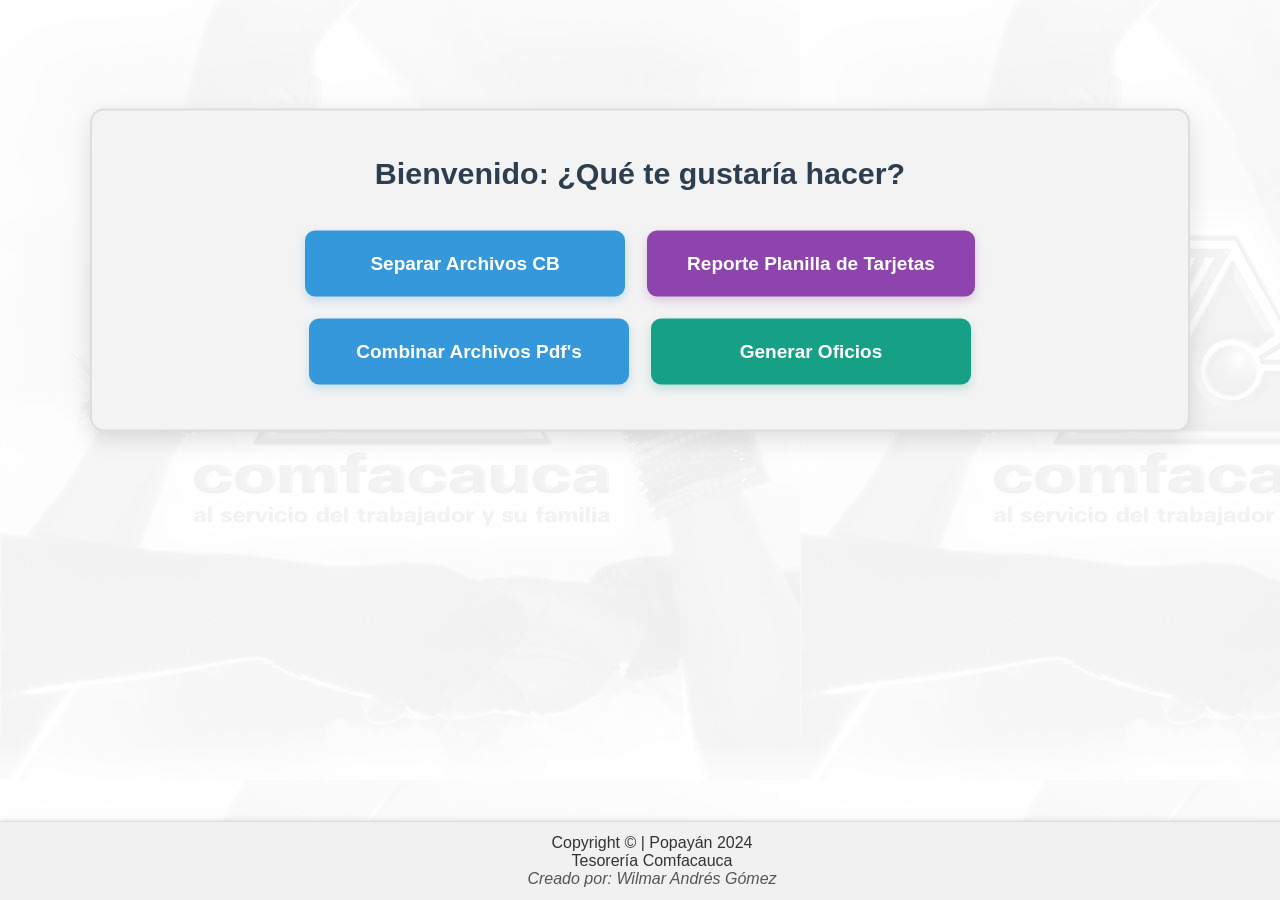
==== index.html @ be437fa5 "Add files via upload" ====
<!DOCTYPE html>
<html lang="es">
<head>
    <meta charset="UTF-8">
    <meta name="viewport" content="width=device-width, initial-scale=1.0">
    <title>Envio Tarjetas</title>
    <link rel="stylesheet" href="styles.css">
</head>
<body>
    <div class="container">
        <div class="content-box">
            <h1>Bienvenido: ¿Qué te gustaría hacer?</h1>
            <div class="options">
                <a href="separarArchivos/separaArchivosCB.html" class="button">Separar Archivos CB</a>
                <a href="reporteTarjetas/reporteTarjetas.html" class="button button-reporte">Reporte Planilla de Tarjetas</a>
                <a href="unirPdf/index.html" class="button">Combinar Archivos Pdf's</a>
                <a href="generarOficios/index.html" class="button button-oficios">Generar Oficios</a>
            </div>
        </div>
    </div>

    <footer>
        <div class="footer-content">
            <p>Copyright © | Popayán 2024 </p>
            <p>Tesorería Comfacauca</p>
            <p class="signature">Creado por: Wilmar Andrés Gómez</p>
        </div>
    </footer>
</body>
</html>
---- styles.css ----
body {
    font-family: Arial, sans-serif;
    background-color: #f0f0f0;
    margin: 0;
    padding: 0;
    background-image: url('imagen/fondo.jpg');
    background-repeat: repeat;
}

/* ==========================================
   CONTENEDOR PRINCIPAL
   ========================================== */
.container {
    text-align: center;
    position: absolute;
    top: 30%;
    left: 50%;
    transform: translate(-50%, -50%);
    width: 92%;
    max-width: 1100px;
}

.content-box {
    background-color: #F3F3F3;
    padding: 45px 55px;
    border-radius: 14px;
    box-shadow: 0 8px 24px rgba(0, 0, 0, 0.12);
    border: 2px solid #ddd;
}

h1 {
    color: #2c3e50;
    font-size: 1.9em;
    margin: 0 0 10px 0;
}

/* ==========================================
   BOTONES DE OPCI�N
   ========================================== */
.options {
    margin-top: 40px;
    display: flex;
    justify-content: center;
    align-items: center;
    flex-wrap: wrap;
    gap: 22px;
}

.button {
    display: inline-flex;
    align-items: center;
    justify-content: center;
    padding: 22px 40px;
    background-color: #3498db;
    color: white;
    text-decoration: none;
    font-size: 19px;
    font-weight: 600;
    border-radius: 10px;
    transition: background-color 0.25s ease, transform 0.15s ease, box-shadow 0.25s ease;
    min-width: 240px;
    box-shadow: 0 4px 10px rgba(52, 152, 219, 0.25);
    text-align: center;
}

.button:hover {
    background-color: #2980b9;
    transform: translateY(-2px);
    box-shadow: 0 6px 14px rgba(52, 152, 219, 0.35);
}

.button:active {
    transform: translateY(0);
    box-shadow: 0 2px 6px rgba(52, 152, 219, 0.25);
}

/* Variante morada para Reporte */
.button-reporte {
    background-color: #8e44ad;
    box-shadow: 0 4px 10px rgba(142, 68, 173, 0.25);
}
.button-reporte:hover {
    background-color: #7d3c98;
    box-shadow: 0 6px 14px rgba(142, 68, 173, 0.35);
}

/* Variante verde para Generar Oficios */
.button-oficios {
    background-color: #16a085;
    box-shadow: 0 4px 10px rgba(22, 160, 133, 0.25);
}
.button-oficios:hover {
    background-color: #12876f;
    box-shadow: 0 6px 14px rgba(22, 160, 133, 0.35);
}

/* ==========================================
   PIE DE P�GINA
   ========================================== */
footer {
    background-color: #f1f1f1;
    border-top: 1px solid #ddd;
    padding: 12px;
    text-align: center;
    position: fixed;
    bottom: 0;
    width: 100%;
    box-shadow: 0 -1px 5px rgba(0, 0, 0, 0.1);
}

.footer-content {
    margin: 0 auto;
    max-width: 1200px;
}

footer p {
    margin: 0;
    color: #333;
}

.signature {
    font-style: italic;
    color: #555;
}

/* ==========================================
   RESPONSIVE
   ========================================== */
@media (max-width: 900px) {
    .container {
        position: relative;
        top: auto;
        left: auto;
        transform: none;
        margin: 30px auto 100px auto;
        width: 92%;
    }

    .content-box {
        padding: 30px 25px;
    }

    h1 {
        font-size: 1.5em;
    }

    .options {
        flex-direction: column;
        gap: 15px;
        margin-top: 25px;
    }

    .button {
        width: 100%;
        min-width: auto;
        padding: 18px 24px;
        font-size: 17px;
    }
}

@media (max-width: 480px) {
    .content-box {
        padding: 22px 18px;
        border-radius: 10px;
    }

    h1 {
        font-size: 1.25em;
    }

    .button {
        font-size: 16px;
        padding: 16px 20px;
    }

    footer {
        font-size: 0.85em;
        padding: 8px;
    }
}
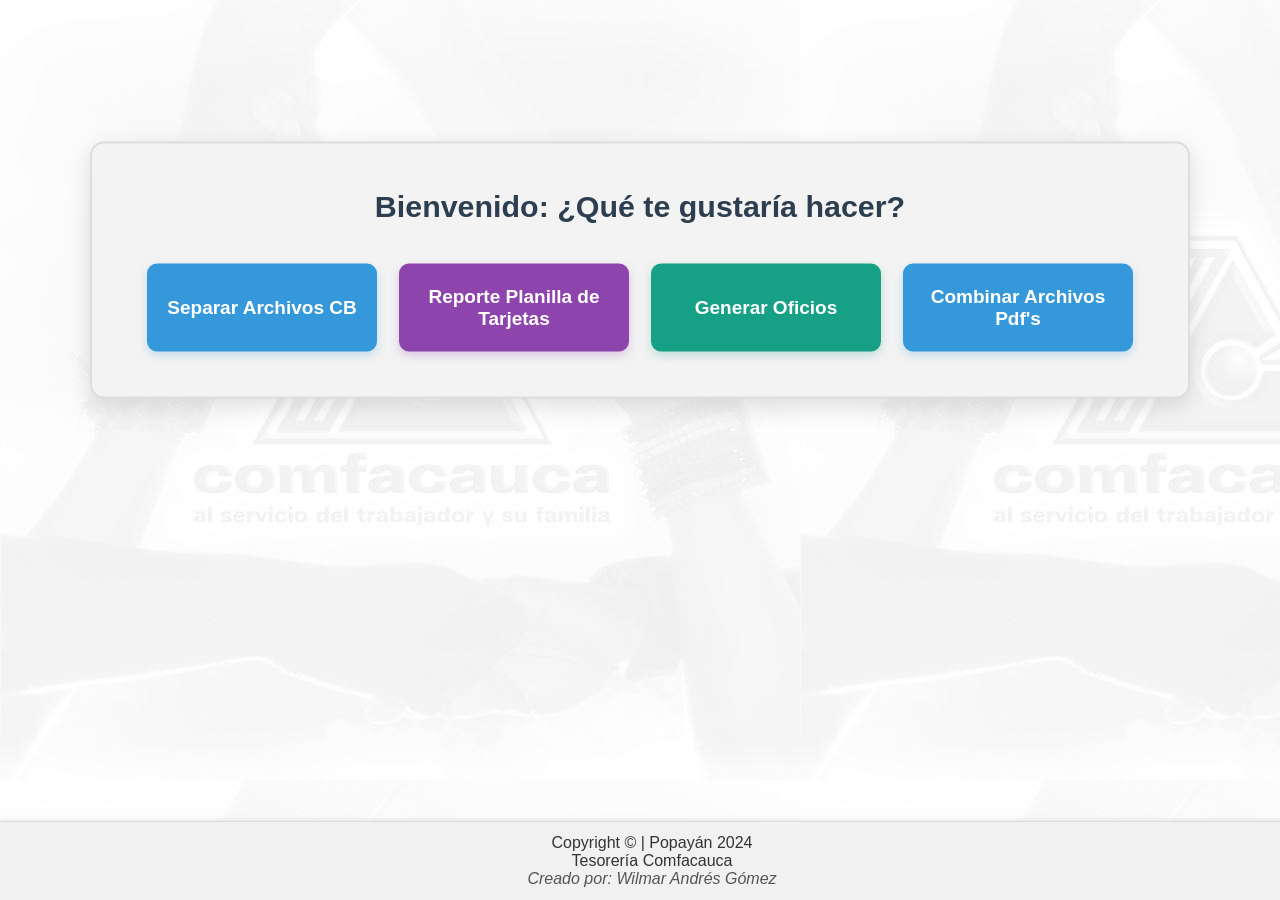
==== commit 0d25c92f: "Reorder main menu buttons: Generar Oficios before Combinar PDF's Co-Authored-By: Claude Sonnet 5 <no" ====
--- a/index.html
+++ b/index.html
@@ -13,8 +13,8 @@
             <div class="options">
                 <a href="separarArchivos/separaArchivosCB.html" class="button">Separar Archivos CB</a>
                 <a href="reporteTarjetas/reporteTarjetas.html" class="button button-reporte">Reporte Planilla de Tarjetas</a>
+                <a href="generarOficios/index.html" class="button button-oficios">Generar Oficios</a>
                 <a href="unirPdf/index.html" class="button">Combinar Archivos Pdf's</a>
-                <a href="generarOficios/index.html" class="button button-oficios">Generar Oficios</a>
             </div>
         </div>
     </div>
--- a/styles.css
+++ b/styles.css
@@ -41,8 +41,8 @@
     margin-top: 40px;
     display: flex;
     justify-content: center;
-    align-items: center;
-    flex-wrap: wrap;
+    align-items: stretch;
+    flex-wrap: nowrap;
     gap: 22px;
 }
 
@@ -50,7 +50,7 @@
     display: inline-flex;
     align-items: center;
     justify-content: center;
-    padding: 22px 40px;
+    padding: 22px 20px;
     background-color: #3498db;
     color: white;
     text-decoration: none;
@@ -58,7 +58,8 @@
     font-weight: 600;
     border-radius: 10px;
     transition: background-color 0.25s ease, transform 0.15s ease, box-shadow 0.25s ease;
-    min-width: 240px;
+    flex: 1 1 0;
+    min-width: 0;
     box-shadow: 0 4px 10px rgba(52, 152, 219, 0.25);
     text-align: center;
 }
@@ -145,16 +146,13 @@
     }
 
     .options {
-        flex-direction: column;
-        gap: 15px;
+        gap: 10px;
         margin-top: 25px;
     }
 
     .button {
-        width: 100%;
-        min-width: auto;
-        padding: 18px 24px;
-        font-size: 17px;
+        padding: 16px 10px;
+        font-size: 14px;
     }
 }
 
@@ -168,9 +166,13 @@
         font-size: 1.25em;
     }
 
+    .options {
+        gap: 6px;
+    }
+
     .button {
-        font-size: 16px;
-        padding: 16px 20px;
+        font-size: 11px;
+        padding: 12px 6px;
     }
 
     footer {
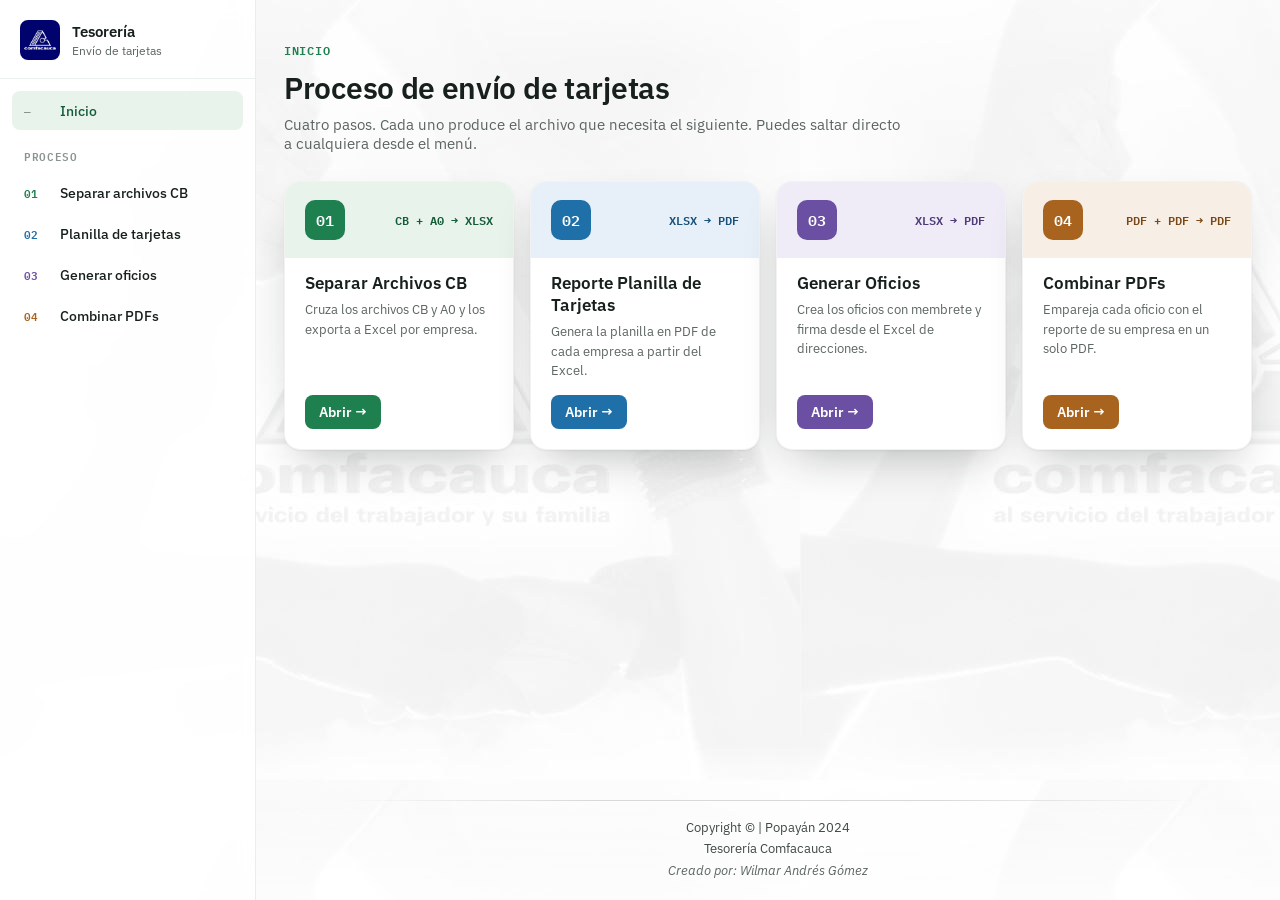
==== commit 3198cfb0: "Rediseño visual (Dirección B · barra lateral) sin tocar la lógica - shared.css: tokens, sidebar, tar" ====
--- a/index.html
+++ b/index.html
@@ -1,30 +1,94 @@
-<!DOCTYPE html>
-<html lang="es">
-<head>
-    <meta charset="UTF-8">
-    <meta name="viewport" content="width=device-width, initial-scale=1.0">
-    <title>Envio Tarjetas</title>
-    <link rel="stylesheet" href="styles.css">
-</head>
-<body>
-    <div class="container">
-        <div class="content-box">
-            <h1>Bienvenido: ¿Qué te gustaría hacer?</h1>
-            <div class="options">
-                <a href="separarArchivos/separaArchivosCB.html" class="button">Separar Archivos CB</a>
-                <a href="reporteTarjetas/reporteTarjetas.html" class="button button-reporte">Reporte Planilla de Tarjetas</a>
-                <a href="generarOficios/index.html" class="button button-oficios">Generar Oficios</a>
-                <a href="unirPdf/index.html" class="button">Combinar Archivos Pdf's</a>
-            </div>
-        </div>
-    </div>
-
-    <footer>
-        <div class="footer-content">
-            <p>Copyright © | Popayán 2024 </p>
-            <p>Tesorería Comfacauca</p>
-            <p class="signature">Creado por: Wilmar Andrés Gómez</p>
-        </div>
-    </footer>
-</body>
-</html>+<!DOCTYPE html>
+<html lang="es">
+    <head>
+        <meta charset="UTF-8">
+        <meta name="viewport" content="width=device-width, initial-scale=1.0">
+        <title>Envio Tarjetas</title>
+        <link rel="preconnect" href="https://fonts.googleapis.com">
+        <link rel="preconnect" href="https://fonts.gstatic.com" crossorigin>
+        <link href="https://fonts.googleapis.com/css2?family=IBM+Plex+Sans:wght@400;500;600;700&family=IBM+Plex+Mono:wght@500;600&display=swap" rel="stylesheet">
+        <link rel="stylesheet" href="shared.css?v=1">
+    </head>
+    <body class="theme-home" data-page="home">
+        <div class="app">
+            <aside class="sidebar">
+                <a class="brand" href="index.html">
+                    <img src="imagen/Logo.png" alt="Comfacauca">
+                    <span class="brand-text">
+                        <span class="brand-title">Tesorería</span>
+                        <span class="brand-sub">Envío de tarjetas</span>
+                    </span>
+                </a>
+                <nav class="nav">
+                    <a class="nav-item nav-home f-cb is-active" href="index.html" aria-current="page"><span class="nav-num">—</span>Inicio</a>
+                    <div class="nav-label">PROCESO</div>
+                    <a class="nav-item f-cb" href="separarArchivos/separaArchivosCB.html"><span class="nav-num">01</span>Separar archivos CB</a>
+                    <a class="nav-item f-rep" href="reporteTarjetas/reporteTarjetas.html"><span class="nav-num">02</span>Planilla de tarjetas</a>
+                    <a class="nav-item f-of" href="generarOficios/index.html"><span class="nav-num">03</span>Generar oficios</a>
+                    <a class="nav-item f-comb" href="unirPdf/index.html"><span class="nav-num">04</span>Combinar PDFs</a>
+                </nav>
+            </aside>
+            <div class="col">
+                <main class="main">
+                    <header class="page-head is-home">
+                        <span class="eyebrow">INICIO</span>
+                        <h1>Proceso de envío de tarjetas</h1>
+                        <p>Cuatro pasos. Cada uno produce el archivo que necesita el siguiente. Puedes saltar directo a cualquiera desde el menú.</p>
+                    </header>
+                    <div class="home-grid">
+                        <a class="home-card f-cb" href="separarArchivos/separaArchivosCB.html">
+                            <div class="home-card-top">
+                                <span class="home-num">01</span>
+                                <span class="home-io">CB + A0 → XLSX</span>
+                            </div>
+                            <div class="home-card-body">
+                                <span class="home-name">Separar Archivos CB</span>
+                                <span class="home-desc">Cruza los archivos CB y A0 y los exporta a Excel por empresa.</span>
+                            </div>
+                            <span class="home-open">Abrir →</span>
+                        </a>
+                        <a class="home-card f-rep" href="reporteTarjetas/reporteTarjetas.html">
+                            <div class="home-card-top">
+                                <span class="home-num">02</span>
+                                <span class="home-io">XLSX → PDF</span>
+                            </div>
+                            <div class="home-card-body">
+                                <span class="home-name">Reporte Planilla de Tarjetas</span>
+                                <span class="home-desc">Genera la planilla en PDF de cada empresa a partir del Excel.</span>
+                            </div>
+                            <span class="home-open">Abrir →</span>
+                        </a>
+                        <a class="home-card f-of" href="generarOficios/index.html">
+                            <div class="home-card-top">
+                                <span class="home-num">03</span>
+                                <span class="home-io">XLSX → PDF</span>
+                            </div>
+                            <div class="home-card-body">
+                                <span class="home-name">Generar Oficios</span>
+                                <span class="home-desc">Crea los oficios con membrete y firma desde el Excel de direcciones.</span>
+                            </div>
+                            <span class="home-open">Abrir →</span>
+                        </a>
+                        <a class="home-card f-comb" href="unirPdf/index.html">
+                            <div class="home-card-top">
+                                <span class="home-num">04</span>
+                                <span class="home-io">PDF + PDF → PDF</span>
+                            </div>
+                            <div class="home-card-body">
+                                <span class="home-name">Combinar PDFs</span>
+                                <span class="home-desc">Empareja cada oficio con el reporte de su empresa en un solo PDF.</span>
+                            </div>
+                            <span class="home-open">Abrir →</span>
+                        </a>
+                    </div>
+                </main>
+                <footer class="footer">
+                    <span>Copyright © | Popayán 2024</span>
+                    <span>Tesorería Comfacauca</span>
+                    <span class="signature">Creado por: Wilmar Andrés Gómez</span>
+                </footer>
+            </div>
+        </div>
+
+    </body>
+</html>
--- a/shared.css
+++ b/shared.css
@@ -0,0 +1,539 @@
+/* ==========================================================================
+   Tesorería · Envío de tarjetas — sistema de diseño compartido (Dirección B)
+   Cada página enlaza este archivo y define su color con una clase en <body>:
+   theme-home | theme-cb | theme-rep | theme-of | theme-comb
+   ========================================================================== */
+
+/* ---------- Tokens ---------- */
+:root {
+    --font-sans: 'IBM Plex Sans', system-ui, -apple-system, 'Segoe UI', sans-serif;
+    --font-mono: 'IBM Plex Mono', ui-monospace, SFMono-Regular, Menlo, Consolas, monospace;
+
+    --text: #17201B;
+    --text-2: #5B655F;
+    --text-3: #8A948E;
+    --border: #DDE3DF;
+    --border-input: #CFD8D2;
+    --divider: #EDF1EE;
+    --hover: #F0F4F1;
+    --error: #C0392B;
+
+    --shadow: 0 1px 2px rgba(23, 32, 27, .05), 0 20px 44px -14px rgba(23, 32, 27, .28);
+    --shadow-hover: 0 2px 4px rgba(23, 32, 27, .06), 0 30px 60px -16px rgba(23, 32, 27, .34);
+}
+
+/* Color por función */
+.theme-home, .theme-cb, .f-cb {
+    --accent: #1E7F4F; --tint: #E8F3EC; --ink: #145C38; --soft: #F5FAF7; --line: #9FCDB3; --glow: rgba(30, 127, 79, .55);
+}
+.theme-rep, .f-rep {
+    --accent: #1F6FA8; --tint: #E7F0F8; --ink: #16507A; --soft: #F4F8FC; --line: #9DC0DE; --glow: rgba(31, 111, 168, .55);
+}
+.theme-of, .f-of {
+    --accent: #6B4FA3; --tint: #F0ECF7; --ink: #4E3A78; --soft: #F8F6FC; --line: #BDAEDB; --glow: rgba(107, 79, 163, .55);
+}
+.theme-comb, .f-comb {
+    --accent: #A8641F; --tint: #F7EFE6; --ink: #7A4816; --soft: #FCF8F3; --line: #DDBF9C; --glow: rgba(168, 100, 31, .55);
+}
+
+/* ---------- Base ---------- */
+*, *::before, *::after { box-sizing: border-box; }
+
+html { -webkit-text-size-adjust: 100%; }
+
+body {
+    margin: 0;
+    min-height: 100vh;
+    display: flex;
+    font-family: var(--font-sans);
+    color: var(--text);
+    background: #F0F0F0 url(imagen/fondo.jpg) repeat;
+    -webkit-font-smoothing: antialiased;
+}
+
+a { color: var(--accent); }
+
+button, input { font-family: inherit; }
+
+:focus-visible { outline: 2px solid var(--accent); outline-offset: 2px; }
+
+.app { display: flex; flex: 1; min-width: 0; }
+
+/* ---------- Barra lateral ---------- */
+.sidebar {
+    width: 256px;
+    flex-shrink: 0;
+    position: sticky;
+    top: 0;
+    height: 100vh;
+    display: flex;
+    flex-direction: column;
+    background: rgba(255, 255, 255, .88);
+    -webkit-backdrop-filter: blur(8px);
+    backdrop-filter: blur(8px);
+    border-right: 1px solid rgba(23, 32, 27, .08);
+    overflow-y: auto;
+}
+
+.brand {
+    display: flex;
+    align-items: center;
+    gap: 12px;
+    padding: 20px 20px 18px;
+    border-bottom: 1px solid var(--divider);
+    text-decoration: none;
+    color: var(--text);
+}
+.brand img { width: 40px; height: 40px; border-radius: 8px; display: block; }
+.brand-text { display: flex; flex-direction: column; gap: 2px; }
+.brand-title { font-size: 15px; font-weight: 600; }
+.brand-sub { font-size: 12px; color: var(--text-2); }
+
+.nav { display: flex; flex-direction: column; gap: 2px; padding: 12px; }
+
+.nav-label {
+    font: 600 11px var(--font-mono);
+    color: var(--text-3);
+    letter-spacing: .06em;
+    padding: 14px 12px 6px;
+}
+
+.nav-item {
+    display: flex;
+    align-items: center;
+    gap: 12px;
+    padding: 10px 12px;
+    border-radius: 8px;
+    font-size: 14px;
+    font-weight: 500;
+    color: var(--text);
+    text-decoration: none;
+}
+.nav-item:hover { background: var(--hover); }
+.nav-item.is-active { background: var(--tint); color: var(--ink); }
+.nav-num { width: 24px; flex-shrink: 0; font: 600 11px var(--font-mono); color: var(--accent); }
+.nav-home .nav-num { color: var(--text-3); }
+
+/* ---------- Columna principal ---------- */
+.col { flex: 1; min-width: 0; display: flex; flex-direction: column; }
+
+.main {
+    flex: 1;
+    width: 100%;
+    max-width: 1120px;
+    margin: 0 auto;
+    padding: 40px 28px 72px;
+    display: flex;
+    flex-direction: column;
+    gap: 28px;
+}
+
+.page-head { display: flex; flex-direction: column; gap: 6px; }
+.eyebrow { font: 600 12px var(--font-mono); color: var(--accent); letter-spacing: .06em; }
+.page-head h1 { margin: 0; font-size: 28px; font-weight: 600; letter-spacing: -.01em; }
+.page-head p { margin: 0; font-size: 15px; color: var(--text-2); }
+.page-head.is-home { gap: 8px; }
+.page-head.is-home h1 { font-size: 30px; }
+.page-head.is-home p { max-width: 620px; }
+
+/* ---------- Footer ---------- */
+.footer {
+    position: relative;
+    padding: 18px 28px 20px;
+    display: flex;
+    flex-direction: column;
+    align-items: center;
+    gap: 2px;
+    text-align: center;
+    font-size: 13px;
+    line-height: 1.5;
+    color: #3F4842;
+    background: linear-gradient(rgba(255, 255, 255, 0), rgba(255, 255, 255, .75));
+}
+.footer::before {
+    content: '';
+    position: absolute;
+    top: 0; left: 8%; right: 8%;
+    height: 1px;
+    background: linear-gradient(90deg, rgba(23, 32, 27, 0), rgba(23, 32, 27, .16) 30%, rgba(23, 32, 27, .16) 70%, rgba(23, 32, 27, 0));
+}
+.footer .signature { font-style: italic; color: var(--text-2); }
+
+/* ---------- Inicio ---------- */
+.home-grid { display: grid; grid-template-columns: repeat(auto-fit, minmax(min(100%, 220px), 1fr)); gap: 16px; }
+
+.home-card {
+    display: flex;
+    flex-direction: column;
+    gap: 14px;
+    background: #fff;
+    border: 1px solid rgba(23, 32, 27, .06);
+    border-radius: 16px;
+    overflow: hidden;
+    color: var(--text);
+    text-decoration: none;
+    box-shadow: var(--shadow);
+    transition: transform .2s, box-shadow .2s;
+}
+.home-card:hover { transform: translateY(-6px); box-shadow: var(--shadow-hover); }
+
+.home-card-top {
+    display: flex;
+    align-items: center;
+    justify-content: space-between;
+    gap: 10px;
+    padding: 18px 20px;
+    background: var(--tint);
+}
+.home-num {
+    display: flex; align-items: center; justify-content: center;
+    width: 40px; height: 40px;
+    border-radius: 10px;
+    background: var(--accent);
+    color: #fff;
+    font: 600 15px var(--font-mono);
+}
+.home-io { font: 600 12px var(--font-mono); color: var(--ink); }
+.home-card-body { display: flex; flex-direction: column; gap: 6px; padding: 0 20px; }
+.home-name { font-size: 17px; font-weight: 600; }
+.home-desc { font-size: 13px; line-height: 1.5; color: var(--text-2); }
+.home-open {
+    margin: auto 20px 20px;
+    align-self: flex-start;
+    padding: 8px 14px;
+    border-radius: 8px;
+    background: var(--accent);
+    color: #fff;
+    font-size: 14px;
+    font-weight: 600;
+}
+
+/* ---------- Tarjeta de herramienta ---------- */
+.card {
+    background: #fff;
+    border: 1px solid rgba(23, 32, 27, .06);
+    border-radius: 14px;
+    box-shadow: var(--shadow);
+}
+.tool-card { border-top: 4px solid var(--accent); width: 100%; display: flex; flex-direction: column; }
+.w-720 { max-width: 720px; }
+.w-880 { max-width: 880px; }
+
+.card-body { padding: 24px; display: flex; flex-direction: column; gap: 24px; }
+
+.card-actions {
+    display: flex;
+    justify-content: flex-end;
+    gap: 10px;
+    padding: 16px 24px;
+    border-top: 1px solid var(--divider);
+    background: var(--soft);
+    border-radius: 0 0 14px 14px;
+}
+
+.btn { cursor: pointer; border-radius: 8px; font-size: 14px; }
+.btn-secondary {
+    border: 1px solid var(--border-input);
+    background: #fff;
+    color: var(--text);
+    font-weight: 500;
+    padding: 10px 18px;
+}
+.btn-secondary:hover { background: var(--hover); }
+.btn-primary {
+    border: 0;
+    background: var(--accent);
+    color: #fff;
+    font-weight: 600;
+    padding: 10px 22px;
+}
+.btn-primary:hover:not(:disabled) { filter: brightness(.9); }
+.btn-primary:disabled { opacity: .4; cursor: not-allowed; }
+
+/* ---------- Campos ---------- */
+.field { display: flex; flex-direction: column; gap: 8px; }
+.field.tight { gap: 6px; }
+.field-label { font-size: 14px; font-weight: 600; }
+.field-label .opt { font-weight: 400; color: var(--text-2); }
+.field-hint { font-size: 13px; color: var(--text-2); }
+
+.field input[type="text"] {
+    width: 100%;
+    padding: 10px 12px;
+    border: 1px solid var(--border-input);
+    border-radius: 8px;
+    background: #fff;
+    font: 400 14px var(--font-sans);
+    color: var(--text);
+    outline-color: var(--accent);
+}
+.field input[type="text"]::placeholder { color: #98A29C; }
+.field input[type="text"]:focus { border-color: var(--accent); }
+
+.field-row { display: grid; grid-template-columns: repeat(auto-fit, minmax(150px, 1fr)); gap: 12px; }
+
+/* ---------- Zona de arrastre ---------- */
+.file-input-hidden { display: none; }
+
+.drop-zone {
+    display: flex;
+    flex-direction: column;
+    align-items: center;
+    gap: 8px;
+    padding: 32px 20px;
+    border: 1.5px dashed var(--line);
+    background: var(--soft);
+    border-radius: 10px;
+    cursor: pointer;
+    text-align: center;
+    transition: transform .18s, box-shadow .18s, background .18s, border-color .18s;
+}
+.drop-zone:hover, .drop-zone.dragover {
+    transform: translateY(-3px);
+    border-color: var(--accent);
+    background: var(--tint);
+    box-shadow: 0 10px 24px -10px var(--glow);
+}
+.drop-zone .drop-text { font-size: 15px; font-weight: 600; pointer-events: none; }
+.drop-zone .drop-subtext { font-size: 13px; color: var(--text-2); pointer-events: none; }
+.drop-zone .drop-subtext .link { color: var(--accent); text-decoration: underline; }
+.drop-zone.has-file { display: none; }
+
+.drop-zone.compact { flex-direction: row; gap: 14px; padding: 16px 18px; text-align: left; }
+.drop-zone.compact .dz-text { display: flex; flex-direction: column; gap: 2px; }
+.drop-zone.compact .drop-text { font-size: 14px; }
+
+.dz-badge {
+    flex-shrink: 0;
+    padding: 6px 8px;
+    border-radius: 6px;
+    background: var(--tint);
+    color: var(--accent);
+    font: 600 11px var(--font-mono);
+}
+.dz-badge.solid { background: var(--accent); color: #fff; }
+
+/* Archivo cargado */
+.file-rows { display: flex; flex-direction: column; gap: 8px; }
+.file-rows:empty { display: none; }
+.file-row {
+    display: flex;
+    align-items: center;
+    gap: 14px;
+    padding: 14px 16px;
+    border: 1px solid var(--line);
+    background: var(--soft);
+    border-radius: 10px;
+}
+.file-meta { flex: 1; min-width: 0; display: flex; flex-direction: column; gap: 2px; }
+.file-name { font-size: 14px; font-weight: 600; overflow: hidden; text-overflow: ellipsis; white-space: nowrap; }
+.file-size { font: 500 12px var(--font-mono); color: var(--text-2); }
+.btn-quit {
+    border: 1px solid var(--border-input);
+    background: #fff;
+    color: var(--text);
+    cursor: pointer;
+    padding: 6px 12px;
+    border-radius: 7px;
+    font-size: 13px;
+    font-weight: 500;
+}
+.btn-quit:hover { border-color: var(--error); color: var(--error); }
+
+#signaturePreview:empty { display: none; }
+#signaturePreview img {
+    max-height: 60px;
+    max-width: 100%;
+    padding: 4px;
+    border: 1px solid var(--line);
+    border-radius: 8px;
+    background: #fff;
+}
+
+/* ---------- Selectores ---------- */
+.selector-buttons { display: grid; grid-template-columns: repeat(2, minmax(0, 1fr)); gap: 10px; }
+.selector-btn {
+    display: flex;
+    flex-direction: column;
+    align-items: flex-start;
+    gap: 3px;
+    padding: 14px 16px;
+    border: 1.5px solid var(--border);
+    border-radius: 10px;
+    background: #fff;
+    color: var(--text);
+    text-align: left;
+    cursor: pointer;
+}
+.selector-btn .sel-title { font-size: 15px; font-weight: 600; }
+.selector-btn .btn-sub { font-size: 13px; font-weight: 400; color: var(--text-2); }
+.selector-btn.active { border-color: var(--accent); background: var(--tint); }
+.selector-btn.active .sel-title { color: var(--ink); }
+.selector-sm .selector-btn { padding: 12px 14px; }
+.selector-sm .sel-title { font-size: 14px; }
+.selector-sm .btn-sub { font-size: 12px; }
+
+/* ---------- Mensaje ---------- */
+#message {
+    padding: 14px 16px;
+    border-radius: 10px;
+    background: #F3F6F4;
+    color: var(--text);
+    font-size: 14px;
+    font-weight: 600;
+    line-height: 1.5;
+}
+#message:empty { display: none; }
+#message.success { background: var(--tint); color: var(--ink); }
+#message.loading { background: #F3F6F4; color: var(--text-2); }
+#message.warning { background: #FFF4DE; color: #7A5200; }
+#message.error { background: #FBEAE8; color: var(--error); }
+#message ul { margin: 6px 0 8px 0; padding-left: 20px; font-weight: 400; }
+#message u { text-underline-offset: 2px; }
+
+/* ---------- Separar archivos: resultados ---------- */
+.results-card { overflow: hidden; width: 100%; }
+.results-card:not(:has(#topActions[style*="flex"])) { display: none; }
+
+#topActions {
+    align-items: center;
+    gap: 16px;
+    padding: 16px 20px;
+    border-bottom: 1px solid var(--divider);
+    flex-wrap: wrap;
+}
+.results-title { font-size: 15px; font-weight: 600; }
+.results-info { display: flex; align-items: center; gap: 16px; flex-wrap: wrap; }
+#resultsCount { font: 500 12px var(--font-mono); color: var(--text-2); }
+#topActions .top-buttons { margin-left: auto; }
+#exportButton {
+    border: 0;
+    cursor: pointer;
+    padding: 9px 16px;
+    border-radius: 8px;
+    background: var(--accent);
+    color: #fff;
+    font-size: 13px;
+    font-weight: 600;
+}
+#exportButton:hover { filter: brightness(.9); }
+
+.table-scroll { overflow-x: auto; }
+.dataTable { width: 100%; border-collapse: collapse; font-size: 14px; }
+.dataTable thead tr { background: #F3F6F4; text-align: left; }
+.dataTable th {
+    padding: 10px 20px;
+    font: 600 11px var(--font-mono);
+    color: var(--text-2);
+    letter-spacing: .05em;
+    text-transform: uppercase;
+    white-space: nowrap;
+}
+.dataTable td { padding: 11px 20px; border-top: 1px solid var(--divider); }
+.dataTable td:nth-child(1) { font-family: var(--font-mono); color: var(--text-2); }
+.dataTable td:nth-child(2), .dataTable td:nth-child(3), .dataTable td:nth-child(6) { font-family: var(--font-mono); }
+.dataTable th:last-child, .dataTable td:last-child { text-align: right; }
+
+/* ---------- Generar oficios ---------- */
+.pill-wrap { display: flex; justify-content: center; padding: 14px 24px 0; }
+.pill {
+    max-width: 100%;
+    text-align: center;
+    padding: 5px 10px;
+    border: 1px solid var(--border);
+    border-radius: 999px;
+    font: 500 12px var(--font-mono);
+    color: var(--text-2);
+}
+.of-grid {
+    display: grid;
+    grid-template-columns: repeat(auto-fit, minmax(min(100%, 340px), 1fr));
+    gap: 28px;
+    padding: 20px 24px 24px;
+}
+.of-col { display: flex; flex-direction: column; gap: 20px; min-width: 0; }
+.section-title {
+    padding-bottom: 8px;
+    border-bottom: 1px solid var(--divider);
+    font: 600 11px var(--font-mono);
+    color: var(--accent);
+    letter-spacing: .06em;
+}
+.of-footer-msg { padding: 0 24px 20px; }
+.of-footer-msg #message { margin: 0; }
+
+/* ---------- Combinar PDFs ---------- */
+.zones-grid { display: grid; grid-template-columns: repeat(auto-fit, minmax(min(100%, 300px), 1fr)); gap: 16px; }
+.excel-block { display: flex; flex-direction: column; gap: 16px; padding-top: 20px; border-top: 1px solid var(--divider); }
+
+#validationReport { width: 100%; max-width: 880px; }
+#validationReport:empty { display: none; }
+.validation-box {
+    background: #fff;
+    border: 1px solid rgba(23, 32, 27, .06);
+    border-top: 4px solid var(--accent);
+    border-radius: 14px;
+    box-shadow: var(--shadow);
+    padding: 20px 24px;
+}
+.validation-box h3 { margin: 0 0 8px; font-size: 15px; font-weight: 600; }
+.validation-box ul { list-style: none; margin: 0; padding: 0; }
+.validation-box li { padding: 9px 0; border-top: 1px solid var(--divider); font-size: 14px; line-height: 1.5; }
+.validation-box > ul > li:first-child { border-top: 0; }
+.validation-box li ul { margin-top: 6px; }
+.validation-box li li { padding: 6px 0 6px 14px; font-size: 13px; color: var(--text-2); }
+.validation-box strong { font-family: var(--font-mono); font-weight: 600; }
+
+.detalle { margin-top: 12px; }
+.detalle summary { cursor: pointer; font-size: 14px; font-weight: 600; color: var(--accent); }
+.detalle-scroll { max-height: 420px; overflow: auto; margin-top: 10px; border: 1px solid var(--divider); border-radius: 10px; }
+.detalle-tabla { width: 100%; border-collapse: collapse; font-size: 13px; }
+.detalle-tabla th {
+    position: sticky; top: 0;
+    padding: 8px 12px;
+    background: #F3F6F4;
+    font: 600 11px var(--font-mono);
+    color: var(--text-2);
+    text-align: left;
+    white-space: nowrap;
+}
+.detalle-tabla td { padding: 7px 12px; border-top: 1px solid var(--divider); }
+.detalle-tabla td:nth-child(1), .detalle-tabla td:nth-child(3),
+.detalle-tabla td:nth-child(4), .detalle-tabla td:nth-child(5) { font-family: var(--font-mono); }
+
+/* ---------- Responsive ---------- */
+@media (max-width: 800px) {
+    body { display: block; }
+    .app { flex-direction: column; }
+
+    .sidebar {
+        width: 100%;
+        height: auto;
+        z-index: 20;
+        flex-direction: row;
+        align-items: center;
+        border-right: 0;
+        border-bottom: 1px solid rgba(23, 32, 27, .08);
+        overflow-x: auto;
+        overflow-y: hidden;
+    }
+    .brand { flex-shrink: 0; padding: 10px 14px; border-bottom: 0; }
+    .brand img { width: 32px; height: 32px; }
+    .brand-sub { display: none; }
+    .nav { flex-direction: row; padding: 6px 8px; gap: 4px; flex-shrink: 0; }
+    .nav-label { display: none; }
+    .nav-item { padding: 8px 12px; white-space: nowrap; }
+
+    .main { padding: 24px 16px 48px; gap: 22px; }
+    .page-head h1 { font-size: 24px; }
+    .card-body { padding: 18px; }
+    .card-actions { padding: 14px 18px; }
+    .of-grid { padding: 16px 18px 20px; }
+    .of-footer-msg { padding: 0 18px 16px; }
+}
+
+@media (max-width: 480px) {
+    .selector-buttons { grid-template-columns: 1fr; }
+    .card-actions { flex-wrap: wrap; }
+    .card-actions .btn { flex: 1 1 auto; }
+}
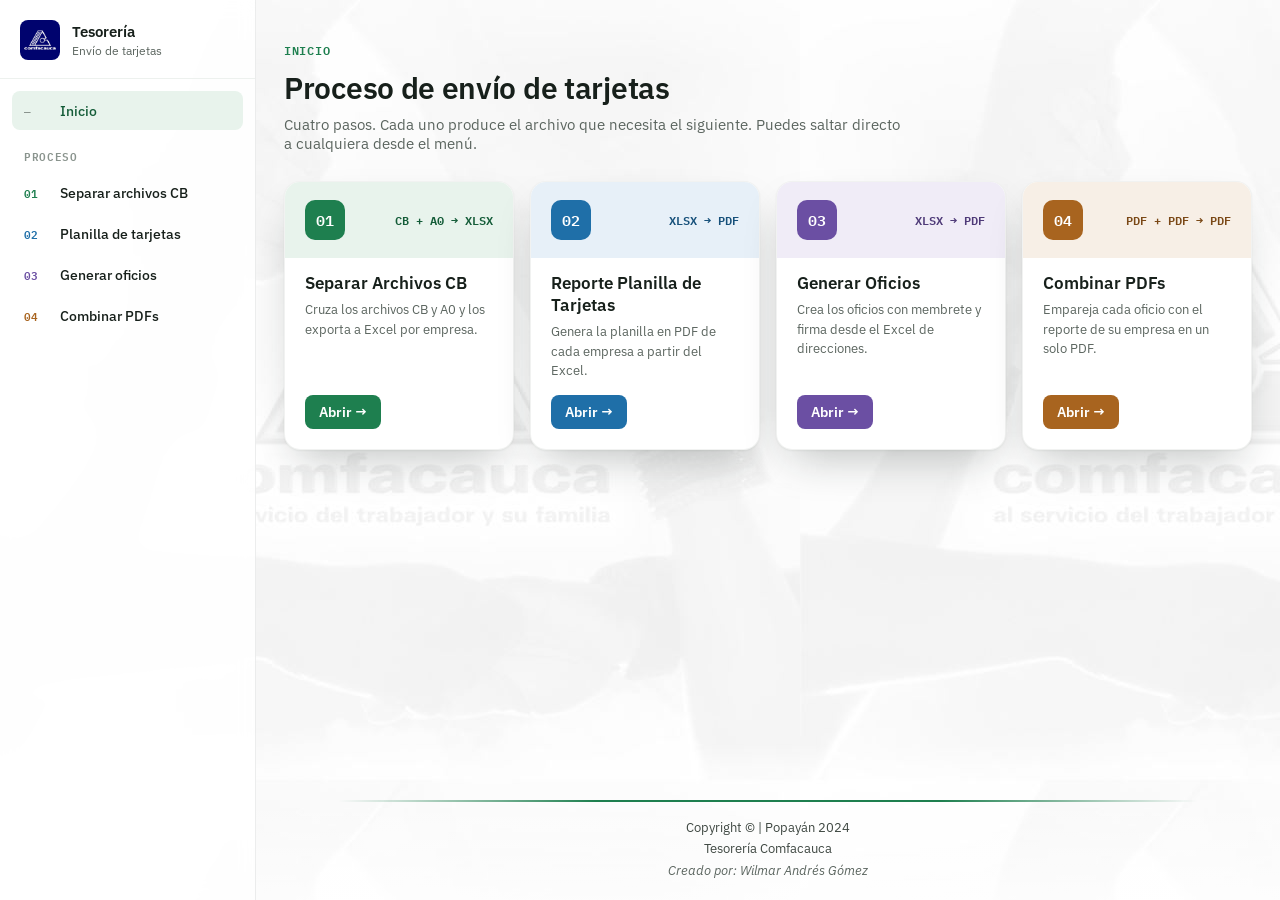
==== commit 47a2eff0: "Footer: la línea delgada toma el color de cada página Verde en Inicio y Separar, azul en Planillas, " ====
--- a/index.html
+++ b/index.html
@@ -7,7 +7,7 @@
         <link rel="preconnect" href="https://fonts.googleapis.com">
         <link rel="preconnect" href="https://fonts.gstatic.com" crossorigin>
         <link href="https://fonts.googleapis.com/css2?family=IBM+Plex+Sans:wght@400;500;600;700&family=IBM+Plex+Mono:wght@500;600&display=swap" rel="stylesheet">
-        <link rel="stylesheet" href="shared.css?v=1">
+        <link rel="stylesheet" href="shared.css?v=4">
     </head>
     <body class="theme-home" data-page="home">
         <div class="app">
@@ -90,5 +90,6 @@
             </div>
         </div>
 
-    </body>
+    <script src="shared.js?v=2"></script>
+</body>
 </html>
--- a/shared.css
+++ b/shared.css
@@ -154,8 +154,9 @@
     content: '';
     position: absolute;
     top: 0; left: 8%; right: 8%;
-    height: 1px;
-    background: linear-gradient(90deg, rgba(23, 32, 27, 0), rgba(23, 32, 27, .16) 30%, rgba(23, 32, 27, .16) 70%, rgba(23, 32, 27, 0));
+    height: 2px;
+    border-radius: 2px;
+    background: linear-gradient(90deg, transparent, var(--accent) 30%, var(--accent) 70%, transparent);
 }
 .footer .signature { font-style: italic; color: var(--text-2); }
 
@@ -232,14 +233,14 @@
 }
 
 .btn { cursor: pointer; border-radius: 8px; font-size: 14px; }
-.btn-secondary {
-    border: 1px solid var(--border-input);
-    background: #fff;
-    color: var(--text);
-    font-weight: 500;
+.btn-danger {
+    border: 0;
+    background: var(--error);
+    color: #fff;
+    font-weight: 600;
     padding: 10px 18px;
 }
-.btn-secondary:hover { background: var(--hover); }
+.btn-danger:hover { filter: brightness(.9); }
 .btn-primary {
     border: 0;
     background: var(--accent);
@@ -407,6 +408,9 @@
 #resultsCount { font: 500 12px var(--font-mono); color: var(--text-2); }
 #topActions .top-buttons { margin-left: auto; }
 #exportButton {
+    display: inline-flex;
+    align-items: center;
+    gap: 8px;
     border: 0;
     cursor: pointer;
     padding: 9px 16px;
@@ -417,6 +421,36 @@
     font-weight: 600;
 }
 #exportButton:hover { filter: brightness(.9); }
+.btn-icon { flex-shrink: 0; display: block; }
+
+/* ---------- Botones flotantes: subir / ir al final ---------- */
+.scroll-fab {
+    position: fixed;
+    right: 20px;
+    bottom: 20px;
+    z-index: 40;
+    display: flex;
+    flex-direction: column;
+    gap: 10px;
+}
+.scroll-fab[hidden], .fab[hidden] { display: none; }
+.fab {
+    display: flex;
+    align-items: center;
+    justify-content: center;
+    gap: 8px;
+    border: 0;
+    cursor: pointer;
+    padding: 11px 16px;
+    border-radius: 999px;
+    background: var(--accent);
+    color: #fff;
+    font-size: 13px;
+    font-weight: 600;
+    box-shadow: 0 10px 24px -8px var(--glow), 0 2px 4px rgba(23, 32, 27, .12);
+    transition: transform .15s, filter .15s;
+}
+.fab:hover { transform: translateY(-2px); filter: brightness(.92); }
 
 .table-scroll { overflow-x: auto; }
 .dataTable { width: 100%; border-collapse: collapse; font-size: 14px; }
@@ -530,6 +564,8 @@
     .card-actions { padding: 14px 18px; }
     .of-grid { padding: 16px 18px 20px; }
     .of-footer-msg { padding: 0 18px 16px; }
+    .scroll-fab { right: 12px; bottom: 12px; }
+    .fab { padding: 10px 14px; }
 }
 
 @media (max-width: 480px) {
